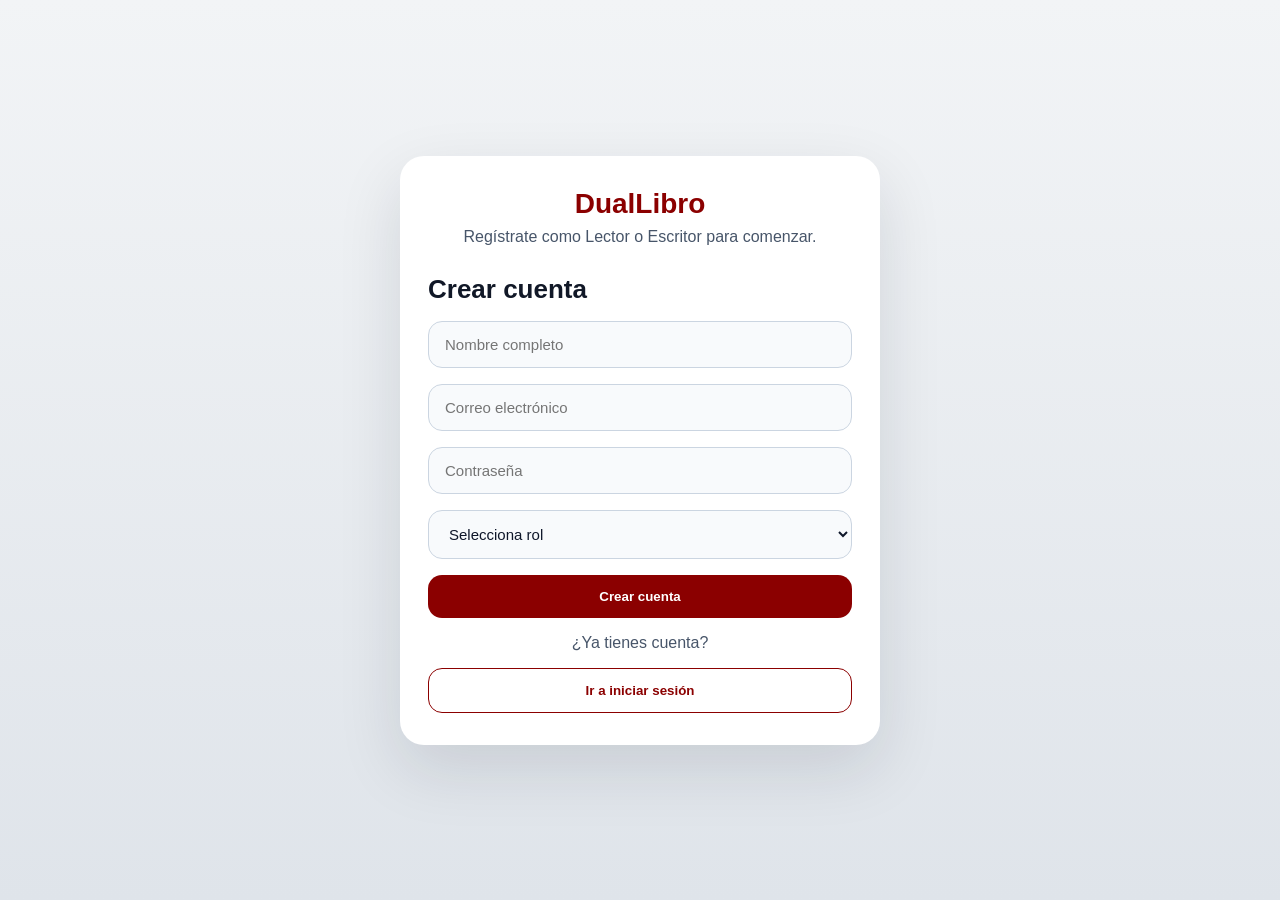
==== Registro.html @ e9da392b "DualLibro v1.0 - Initial commit" ====
<!DOCTYPE html>
<html lang="es">
<head>
    <meta charset="UTF-8">
    <meta name="viewport" content="width=device-width, initial-scale=1.0">
    <title>DualLibro - Registro</title>
    <link rel="stylesheet" href="css/estilos.css">
</head>
<body>
    <div class="page-shell">
        <header class="auth-header">
            <a class="brand" href="InicioSesion.html">DualLibro</a>
            <p>Regístrate como Lector o Escritor para comenzar.</p>
        </header>
        <main class="auth-card">
            <h1>Crear cuenta</h1>
            <input type="text" id="regUsername" placeholder="Nombre completo" autocomplete="name">
            <input type="email" id="regEmail" placeholder="Correo electrónico" autocomplete="email">
            <input type="password" id="regPassword" placeholder="Contraseña" autocomplete="new-password">
            <select id="regRole">
                <option value="">Selecciona rol</option>
                <option value="lector">Lector</option>
                <option value="escritor">Escritor</option>
            </select>
            <button id="createAccountBtn">Crear cuenta</button>
            <p class="secondary-text">¿Ya tienes cuenta?</p>
            <button id="loginBtn" class="secondary-btn">Ir a iniciar sesión</button>
        </main>
    </div>
    <script src="registro.js"></script>
    <script>
        document.getElementById('loginBtn').addEventListener('click', function() {
            window.location.href = 'InicioSesion.html';
        });
    </script>
</body>
</html>
---- css/estilos.css ----
* {
    box-sizing: border-box;
    margin: 0;
    padding: 0;
}

body {
    font-family: 'Franklin Gothic Medium', 'Arial Narrow', Arial, sans-serif;
    background: linear-gradient(180deg, #f2f4f6 0%, #dfe4ea 100%);
    color: #1f2937;
    min-height: 100vh;
    display: flex;
    align-items: center;
    justify-content: center;
    padding: 20px;
}

.page-shell {
    width: min(100%, 480px);
    background: white;
    border-radius: 24px;
    box-shadow: 0 24px 65px rgba(15, 23, 42, 0.12);
    padding: 32px 28px;
}

.auth-header {
    text-align: center;
    margin-bottom: 28px;
}

.brand {
    display: block;
    font-size: 28px;
    color: #8b0000;
    font-weight: bold;
    text-decoration: none;
    margin-bottom: 8px;
}

.auth-header p {
    color: #475569;
}

.auth-card {
    display: grid;
    gap: 16px;
}

.auth-card h1 {
    font-size: 26px;
    color: #111827;
}

.auth-card p {
    color: #475569;
}

input,
select {
    width: 100%;
    padding: 14px 16px;
    border: 1px solid #cbd5e1;
    border-radius: 14px;
    background: #f8fafc;
    color: #0f172a;
    font-size: 15px;
}

input:focus,
select:focus {
    outline: 2px solid #8b0000;
    outline-offset: 2px;
}

button {
    width: 100%;
    padding: 14px 16px;
    border: none;
    border-radius: 14px;
    background: #8b0000;
    color: white;
    font-weight: 700;
    cursor: pointer;
    transition: background-color 0.2s ease;
}

button:hover {
    background-color: #6a0000;
}

.secondary-btn {
    background: transparent;
    color: #8b0000;
    border: 1px solid #8b0000;
}

.secondary-btn:hover {
    background: #8b0000;
    color: white;
}

.secondary-text {
    text-align: center;
    color: #64748b;
}

@media (max-width: 540px) {
    .page-shell {
        padding: 24px 18px;
    }

    button,
    input,
    select {
        font-size: 14px;
    }
}
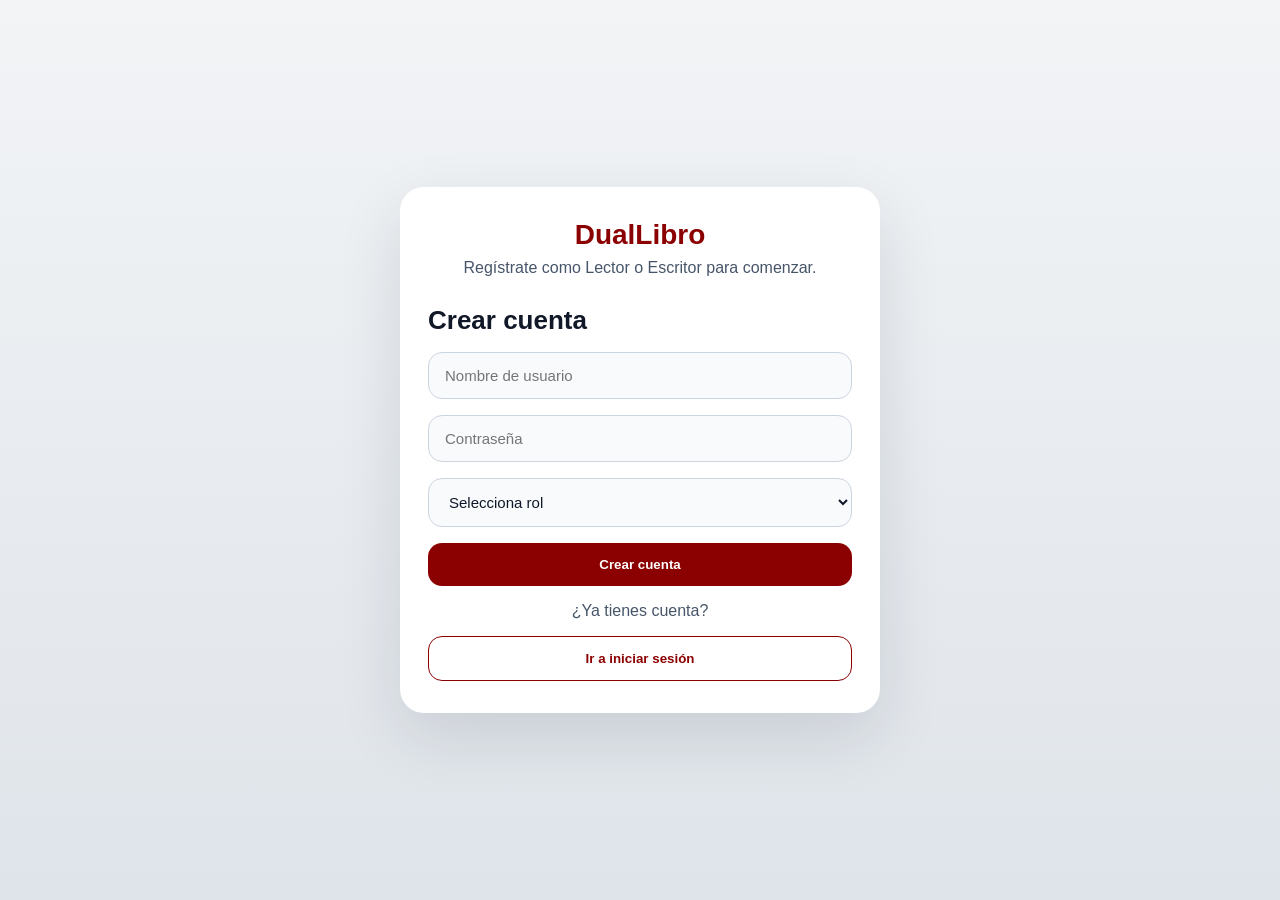
==== commit fc8c2129: "feat: Add comments system, username-only auth, and notification integration for books" ====
--- a/Registro.html
+++ b/Registro.html
@@ -12,10 +12,9 @@
             <a class="brand" href="InicioSesion.html">DualLibro</a>
             <p>Regístrate como Lector o Escritor para comenzar.</p>
         </header>
-        <main class="auth-card">
+        <main class="auth-card auth-form register-form">
             <h1>Crear cuenta</h1>
-            <input type="text" id="regUsername" placeholder="Nombre completo" autocomplete="name">
-            <input type="email" id="regEmail" placeholder="Correo electrónico" autocomplete="email">
+            <input type="text" id="regUsername" placeholder="Nombre de usuario" autocomplete="username">
             <input type="password" id="regPassword" placeholder="Contraseña" autocomplete="new-password">
             <select id="regRole">
                 <option value="">Selecciona rol</option>
